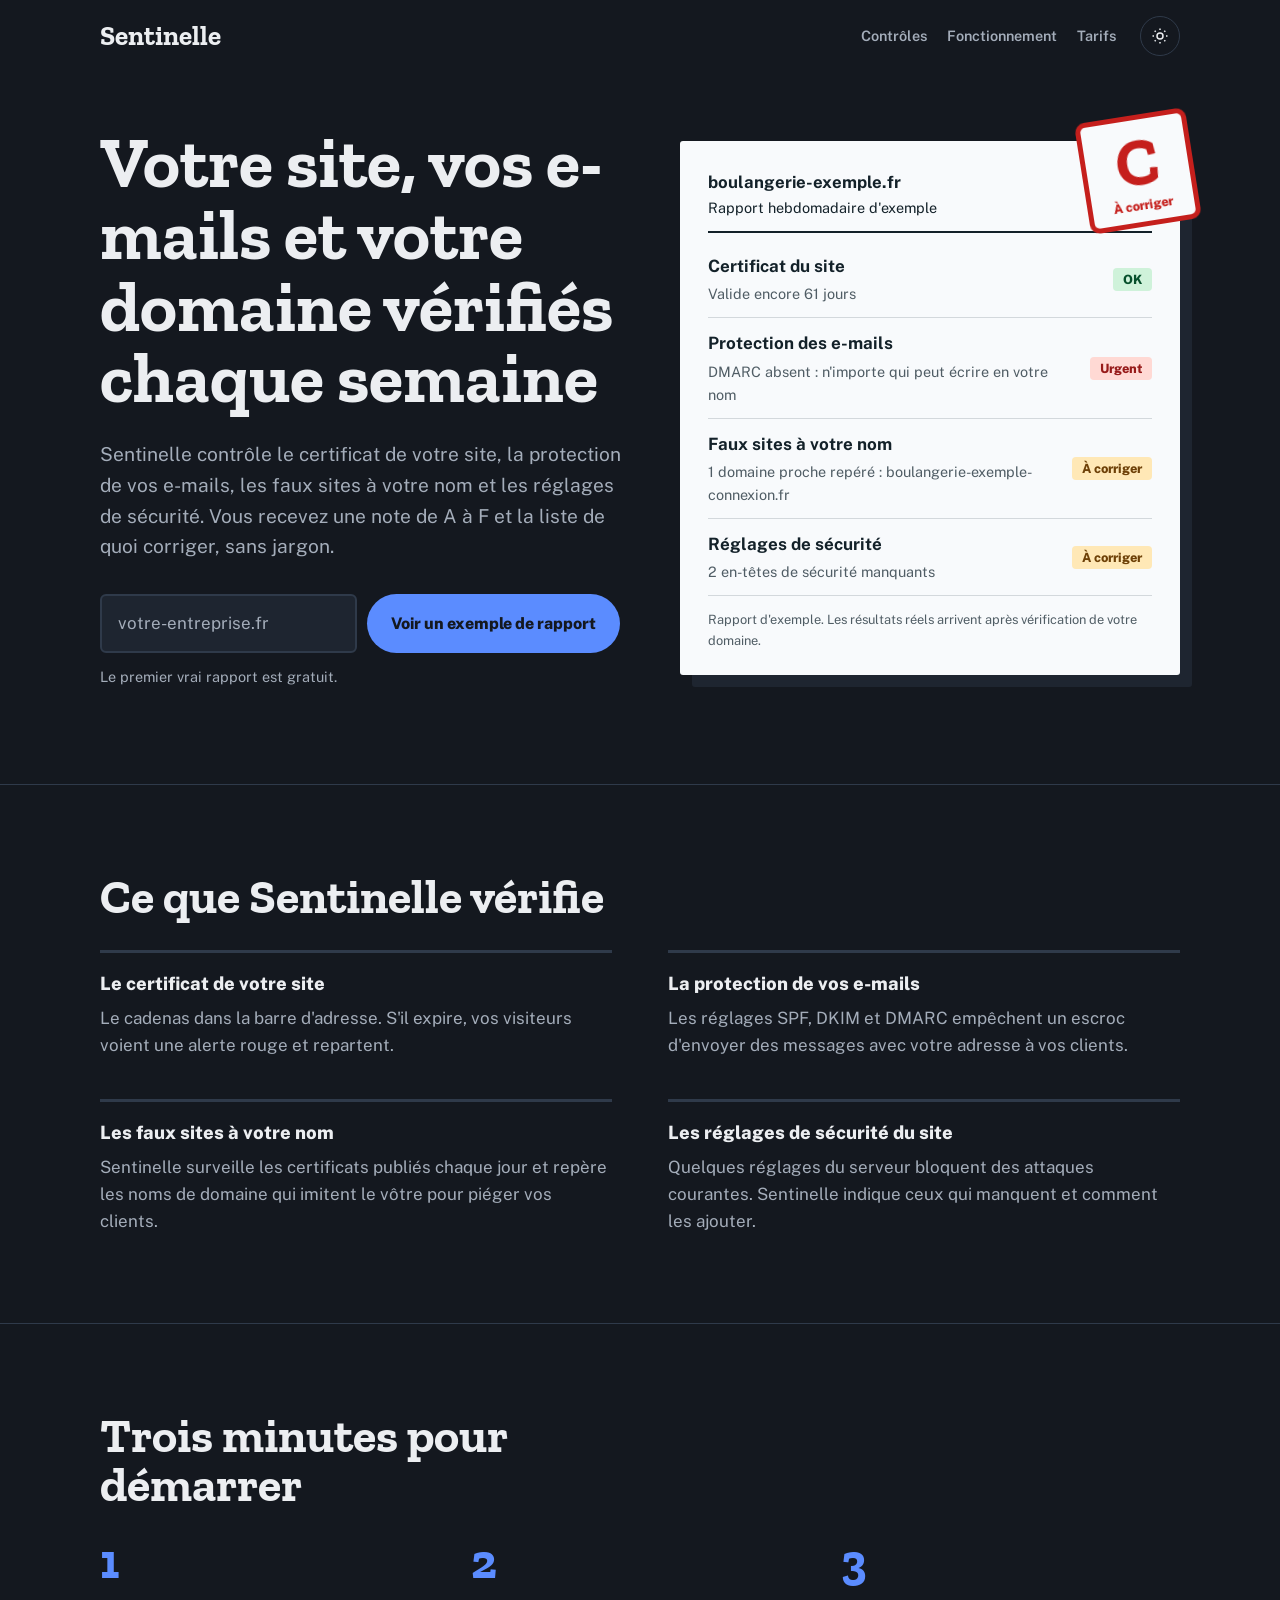
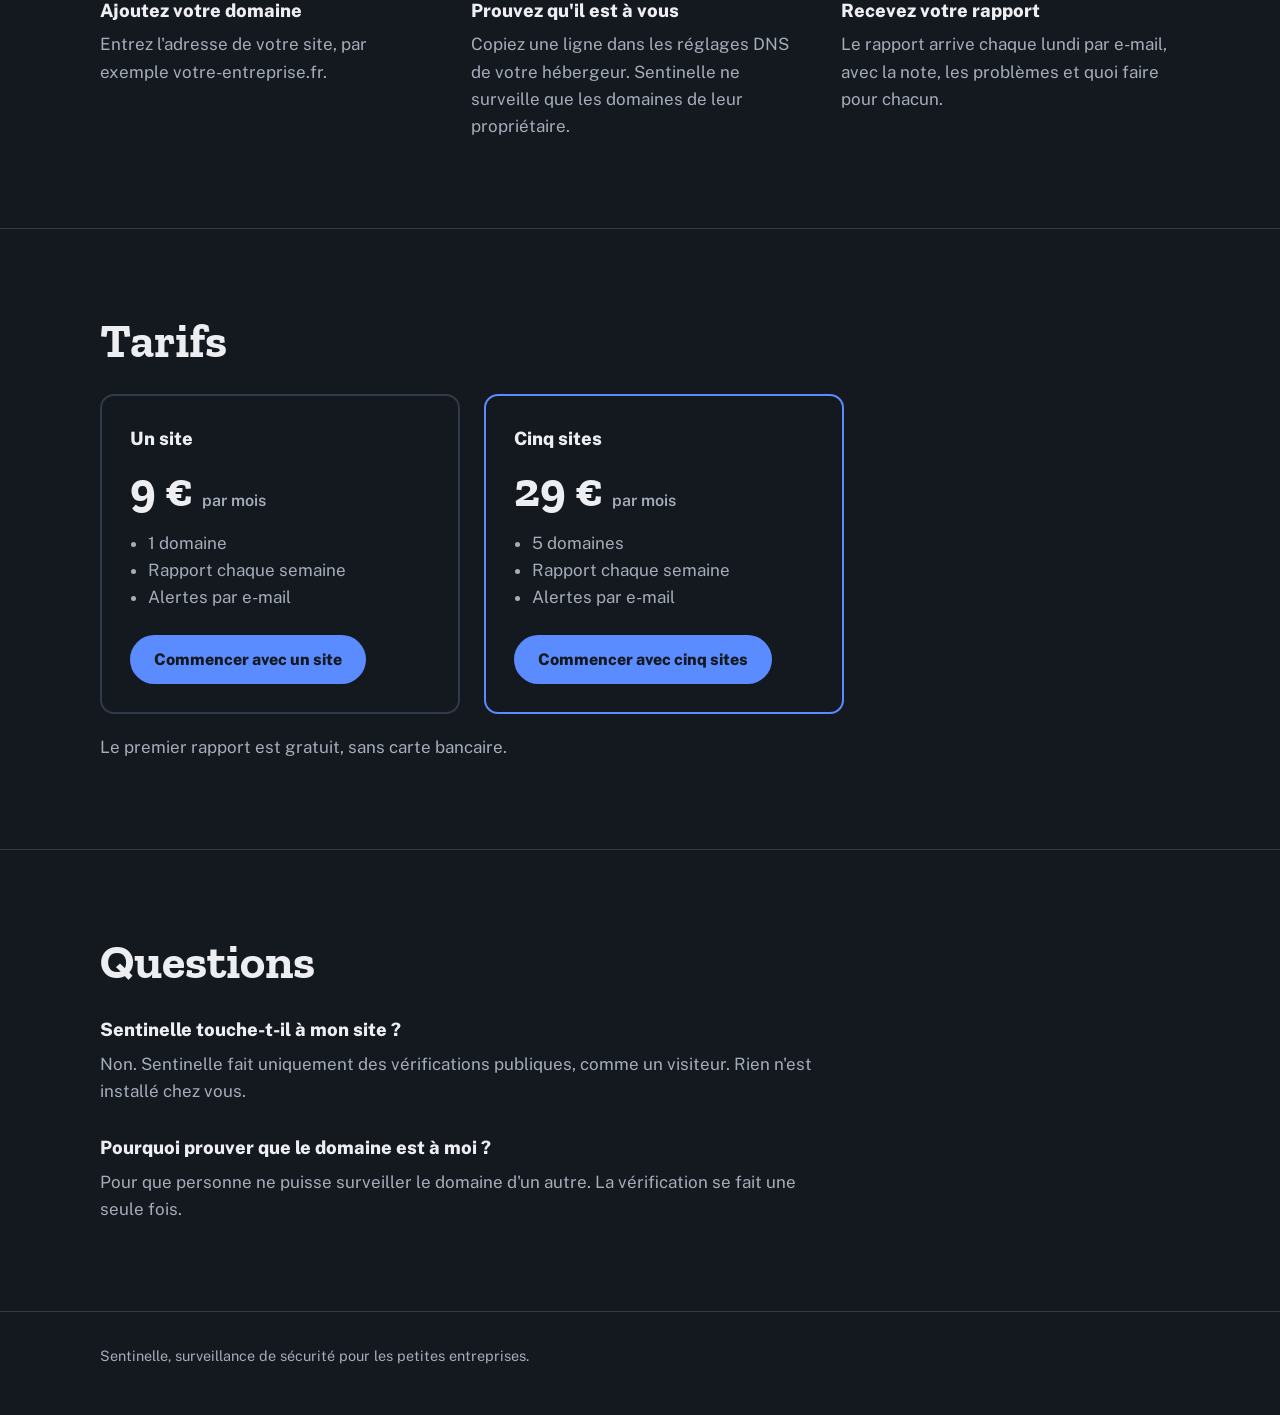
==== index.html @ e3b4a7f3 "Create index.html" ====
<!doctype html>
<html lang="fr">
<head>
<meta charset="utf-8">
<meta name="viewport" content="width=device-width,initial-scale=1">
<title>Sentinelle, sécurité du site et des e-mails des petites entreprises</title>
<script>
(function(){
  var saved = localStorage.getItem('theme');
  var p = new URLSearchParams(location.search).get('theme');
  var t = p || saved || 'base';
  if (t !== 'base') document.documentElement.dataset.theme = t;
})();
</script>
<link href="https://fonts.googleapis.com/css2?family=Zilla+Slab:wght@700&family=Public+Sans:wght@400;600;800&display=swap" rel="stylesheet">
<style>
:root{--fond:#14181F;--panneau:#1E2530;--encre:#ECEEF1;--sourd:#A4ADBA;--filet:#2F3A4A;--signal:#5B8CFF;--sur-signal:#14181F;--signal-trait:#5B8CFF;--alerte:#FF7A7A;
--t-h1:clamp(2.6rem,6vw,4.4rem);--t-h2:clamp(2rem,4.4vw,3rem);--t-h3:1.15rem;--t-corps:1.0625rem;--t-chapo:1.2rem;--t-petit:.9rem;--t-mini:.8rem;--t-tampon:4.2rem;
--r-doc:3px;--r-champ:6px;--r-bouton:999px;--r-plan:14px;--r-etat:4px;--r-tampon:10px;--ombre:12px 12px 0 var(--panneau)}
html[data-theme="clair"]{--fond:#ECEEF1;--panneau:#DDE1E7;--encre:#14181F;--sourd:#4A5361;--filet:#B9C0CA;--signal:#1F4ED8;--sur-signal:#FFFFFF;--signal-trait:#1F4ED8;--alerte:#C62828;}
.pv{--pv-papier:oklch(.985 .003 235);--pv-encre:oklch(.24 .025 235);--pv-sourd:oklch(.47 .02 235);--pv-filet:oklch(.88 .008 235);--pv-tampon:oklch(.53 .2 28);--ok-bg:oklch(.93 .05 155);--ok-fg:oklch(.38 .09 155);--mi-bg:oklch(.94 .07 85);--mi-fg:oklch(.42 .09 65);--ma-bg:oklch(.92 .05 25);--ma-fg:oklch(.44 .16 27)}
*{box-sizing:border-box;margin:0}
body{background:var(--fond);color:var(--encre);font:400 var(--t-corps)/1.6 'Public Sans',system-ui,sans-serif}
a{color:inherit}
:focus-visible{outline:3px solid var(--signal-trait);outline-offset:3px}
.l{max-width:1120px;margin:0 auto;padding:0 20px}
header .l{display:grid;grid-template-columns:auto 1fr auto;align-items:center;gap:24px;height:72px}
.logo{font:700 1.7rem/1 'Zilla Slab',serif;text-decoration:none}
nav{justify-self:end;display:flex;gap:20px;font-weight:600;font-size:var(--t-petit)}
nav a{text-decoration:none;color:var(--sourd)}nav a:hover{color:var(--encre)}
#themeToggle{background:none;border:1px solid var(--filet);color:var(--encre);width:40px;height:40px;border-radius:var(--r-bouton);display:grid;place-items:center;cursor:pointer}
h1,h2{font-family:'Zilla Slab',serif;font-weight:700;line-height:1.02}
h1{font-size:var(--t-h1);max-width:13ch}
h2{font-size:var(--t-h2);margin-bottom:28px;max-width:18ch}
h3{font-size:var(--t-h3);font-weight:800;margin-bottom:6px}
.hero{display:grid;grid-template-columns:1.05fr 1fr;gap:56px;align-items:center;padding-top:56px;padding-bottom:96px}
.chapo{font-size:var(--t-chapo);color:var(--sourd);max-width:34em;margin:24px 0 32px}
form{display:flex;flex-wrap:wrap;gap:10px;max-width:520px}
.sr{position:absolute;width:1px;height:1px;overflow:hidden;clip:rect(0 0 0 0)}
input{flex:1 1 240px;font:inherit;padding:14px 16px;border:2px solid var(--filet);border-radius:var(--r-champ);background:var(--panneau);color:var(--encre)}
input::placeholder{color:var(--sourd)}
.btn{font:800 1rem 'Public Sans',sans-serif;padding:15px 24px;border:0;border-radius:var(--r-bouton);background:var(--signal);color:var(--sur-signal);cursor:pointer;text-decoration:none;display:inline-block}
.aide{font-size:var(--t-petit);color:var(--sourd);margin-top:12px;min-height:1.5em}
.aide.err{color:var(--alerte)}
.pv{position:relative;background:var(--pv-papier);color:var(--pv-encre);border-radius:var(--r-doc);padding:28px 28px 24px;box-shadow:var(--ombre)}
.pv-tete{border-bottom:2px solid var(--pv-encre);padding:0 110px 12px 0;margin-bottom:8px;font-size:var(--t-petit)}
.pv-tete b{display:block;font-size:1.05rem}
.pv ul{list-style:none;padding:0}
.pv li{display:grid;grid-template-columns:1fr auto;gap:2px 12px;padding:12px 0;border-bottom:1px solid var(--pv-filet)}
.pv li span{font-size:var(--t-petit);color:var(--pv-sourd)}
.etat{grid-row:1/3;grid-column:2;align-self:center;font:800 var(--t-mini) 'Public Sans',sans-serif;padding:4px 10px;border-radius:var(--r-etat)}
.e-ok{background:var(--ok-bg);color:var(--ok-fg)}.e-mi{background:var(--mi-bg);color:var(--mi-fg)}.e-ma{background:var(--ma-bg);color:var(--ma-fg)}
.pv small{display:block;margin-top:14px;font-size:var(--t-mini);color:var(--pv-sourd)}
.tampon{position:absolute;right:-14px;top:-26px;width:112px;height:112px;border:5px solid var(--pv-tampon);color:var(--pv-tampon);border-radius:var(--r-tampon);display:grid;place-items:center;transform:rotate(-9deg);background:var(--pv-papier);text-align:center;line-height:1}
.tampon b{font:700 var(--t-tampon)/1 'Zilla Slab',serif;display:block}
.tampon i{font:800 var(--t-mini) 'Public Sans',sans-serif}
.pose{animation:pose .45s cubic-bezier(.2,1.4,.4,1) both}
@keyframes pose{from{opacity:0;transform:rotate(-20deg) scale(1.6)}to{opacity:1;transform:rotate(-9deg) scale(1)}}
@media (prefers-reduced-motion:reduce){.pose{animation:none}}
section{padding:88px 0;border-top:1px solid var(--filet)}
.points{display:grid;grid-template-columns:repeat(2,1fr);gap:40px 56px}
.points p,.etapes p,.faq p,.plan ul{color:var(--sourd)}
.points div{padding-top:16px;border-top:3px solid var(--filet)}
.etapes{list-style:none;padding:0;display:grid;grid-template-columns:repeat(3,1fr);gap:32px;counter-reset:e}
.etapes li{counter-increment:e}
.etapes li::before{content:counter(e);font:700 3rem/1 'Zilla Slab',serif;color:var(--signal-trait);display:block;margin-bottom:10px}
.prix{display:grid;grid-template-columns:repeat(2,minmax(0,360px));gap:24px}
.plan{border:2px solid var(--filet);border-radius:var(--r-plan);padding:28px}
.plan.fort{border-color:var(--signal-trait)}
.m{font:700 3rem/1 'Zilla Slab',serif;margin:12px 0 4px}
.m small{font:600 1rem 'Public Sans',sans-serif;color:var(--sourd)}
.plan ul{padding-left:18px;margin:16px 0 24px}
.note{margin-top:20px;color:var(--sourd)}
.faq{max-width:720px;display:grid;gap:28px}
footer{border-top:1px solid var(--filet);padding:32px 0 48px;color:var(--sourd);font-size:var(--t-petit)}
@media (max-width:860px){.hero,.points,.etapes,.prix{grid-template-columns:1fr}.hero{gap:64px;padding-top:32px;padding-bottom:72px}nav{display:none}.tampon{right:8px;top:-34px;width:96px;height:96px}.tampon b{font-size:3.4rem}section{padding:64px 0}}
</style>
</head>
<body>
<header><div class="l">
<a class="logo" href="#">Sentinelle</a>
<nav aria-label="Principale"><a href="#controles">Contrôles</a><a href="#fonctionnement">Fonctionnement</a><a href="#tarifs">Tarifs</a></nav>
<button id="themeToggle" type="button"></button>
</div></header>

<main>
<div class="l hero">
<div>
<h1>Votre site, vos e-mails et votre domaine vérifiés chaque semaine</h1>
<p class="chapo">Sentinelle contrôle le certificat de votre site, la protection de vos e-mails, les faux sites à votre nom et les réglages de sécurité. Vous recevez une note de A à F et la liste de quoi corriger, sans jargon.</p>
<form id="f" novalidate>
<label class="sr" for="d">Votre nom de domaine</label>
<input id="d" placeholder="votre-entreprise.fr" autocomplete="url" inputmode="url">
<button class="btn" type="submit">Voir un exemple de rapport</button>
</form>
<p class="aide" id="aide" aria-live="polite">Le premier vrai rapport est gratuit.</p>
</div>
<article class="pv" aria-label="Exemple de rapport">
<div class="tampon pose" id="tp"><div><b>C</b><i>À corriger</i></div></div>
<div class="pv-tete"><b id="dom">boulangerie-exemple.fr</b>Rapport hebdomadaire d'exemple</div>
<ul>
<li><strong>Certificat du site</strong><span>Valide encore 61 jours</span><em class="etat e-ok">OK</em></li>
<li><strong>Protection des e-mails</strong><span>DMARC absent : n'importe qui peut écrire en votre nom</span><em class="etat e-ma">Urgent</em></li>
<li><strong>Faux sites à votre nom</strong><span id="faux">1 domaine proche repéré : boulangerie-exemple-connexion.fr</span><em class="etat e-mi">À corriger</em></li>
<li><strong>Réglages de sécurité</strong><span>2 en-têtes de sécurité manquants</span><em class="etat e-mi">À corriger</em></li>
</ul>
<small>Rapport d'exemple. Les résultats réels arrivent après vérification de votre domaine.</small>
</article>
</div>

<section id="controles"><div class="l">
<h2>Ce que Sentinelle vérifie</h2>
<div class="points">
<div><h3>Le certificat de votre site</h3><p>Le cadenas dans la barre d'adresse. S'il expire, vos visiteurs voient une alerte rouge et repartent.</p></div>
<div><h3>La protection de vos e-mails</h3><p>Les réglages SPF, DKIM et DMARC empêchent un escroc d'envoyer des messages avec votre adresse à vos clients.</p></div>
<div><h3>Les faux sites à votre nom</h3><p>Sentinelle surveille les certificats publiés chaque jour et repère les noms de domaine qui imitent le vôtre pour piéger vos clients.</p></div>
<div><h3>Les réglages de sécurité du site</h3><p>Quelques réglages du serveur bloquent des attaques courantes. Sentinelle indique ceux qui manquent et comment les ajouter.</p></div>
</div>
</div></section>

<section id="fonctionnement"><div class="l">
<h2>Trois minutes pour démarrer</h2>
<ol class="etapes">
<li><h3>Ajoutez votre domaine</h3><p>Entrez l'adresse de votre site, par exemple votre-entreprise.fr.</p></li>
<li><h3>Prouvez qu'il est à vous</h3><p>Copiez une ligne dans les réglages DNS de votre hébergeur. Sentinelle ne surveille que les domaines de leur propriétaire.</p></li>
<li><h3>Recevez votre rapport</h3><p>Le rapport arrive chaque lundi par e-mail, avec la note, les problèmes et quoi faire pour chacun.</p></li>
</ol>
</div></section>

<section id="tarifs"><div class="l">
<h2>Tarifs</h2>
<div class="prix">
<div class="plan"><h3>Un site</h3><p class="m">9 € <small>par mois</small></p><ul><li>1 domaine</li><li>Rapport chaque semaine</li><li>Alertes par e-mail</li></ul><a class="btn" href="#f">Commencer avec un site</a></div>
<div class="plan fort"><h3>Cinq sites</h3><p class="m">29 € <small>par mois</small></p><ul><li>5 domaines</li><li>Rapport chaque semaine</li><li>Alertes par e-mail</li></ul><a class="btn" href="#f">Commencer avec cinq sites</a></div>
</div>
<p class="note">Le premier rapport est gratuit, sans carte bancaire.</p>
</div></section>

<section><div class="l">
<h2>Questions</h2>
<div class="faq">
<div><h3>Sentinelle touche-t-il à mon site ?</h3><p>Non. Sentinelle fait uniquement des vérifications publiques, comme un visiteur. Rien n'est installé chez vous.</p></div>
<div><h3>Pourquoi prouver que le domaine est à moi ?</h3><p>Pour que personne ne puisse surveiller le domaine d'un autre. La vérification se fait une seule fois.</p></div>
</div>
</div></section>
</main>

<footer><div class="l">Sentinelle, surveillance de sécurité pour les petites entreprises.</div></footer>

<script>
var SUN='<svg viewBox="0 0 24 24" width="18" height="18" fill="none" stroke="currentColor" stroke-width="2"><circle cx="12" cy="12" r="4"/><path d="M12 2v2M12 20v2M2 12h2M20 12h2M4.9 4.9l1.4 1.4M17.7 17.7l1.4 1.4M4.9 19.1l1.4-1.4M17.7 6.3l1.4-1.4"/></svg>';
var MOON='<svg viewBox="0 0 24 24" width="18" height="18" fill="none" stroke="currentColor" stroke-width="2"><path d="M21 12.8A9 9 0 1 1 11.2 3a7 7 0 0 0 9.8 9.8z"/></svg>';

function updateToggle(theme) {
  var btn = document.getElementById('themeToggle');
  var isClair = theme === 'clair';
  btn.innerHTML = isClair ? MOON : SUN;
  btn.setAttribute('aria-pressed', String(isClair));
  btn.setAttribute('aria-label', isClair ? 'Passer en mode sombre' : 'Passer en mode clair');
}

function setTheme(theme) {
  if (theme && theme !== 'base') {
    document.documentElement.dataset.theme = theme;
  } else {
    delete document.documentElement.dataset.theme;
  }
  localStorage.setItem('theme', theme);
  updateToggle(theme);
}

document.getElementById('themeToggle').addEventListener('click', function(){
  var current = document.documentElement.dataset.theme || 'base';
  setTheme(current === 'base' ? 'clair' : 'base');
});

updateToggle(document.documentElement.dataset.theme || 'base');

(function(){
var f=document.getElementById('f'),d=document.getElementById('d'),a=document.getElementById('aide'),tp=document.getElementById('tp');
f.onsubmit=function(e){e.preventDefault();
var v=d.value.trim().toLowerCase().replace(/^https?:\/\//,'').replace(/^www\./,'').split('/')[0];
if(!/^[a-z0-9-]+(\.[a-z0-9-]+)+$/.test(v)){a.textContent='Entrez un nom de domaine, par exemple votre-entreprise.fr.';a.className='aide err';d.focus();return}
var p=v.split('.'),t=p.pop();
document.getElementById('dom').textContent=v;
document.getElementById('faux').textContent='1 domaine proche repéré : '+p.join('.')+'-connexion.'+t;
a.textContent='Voici à quoi ressemblera le rapport de '+v+'. Les résultats affichés sont un exemple.';a.className='aide';
tp.classList.remove('pose');void tp.offsetWidth;tp.classList.add('pose');
document.querySelector('.pv').scrollIntoView({behavior:matchMedia('(prefers-reduced-motion:reduce)').matches?'auto':'smooth',block:'center'})};
})();
</script>
</body>
</html>
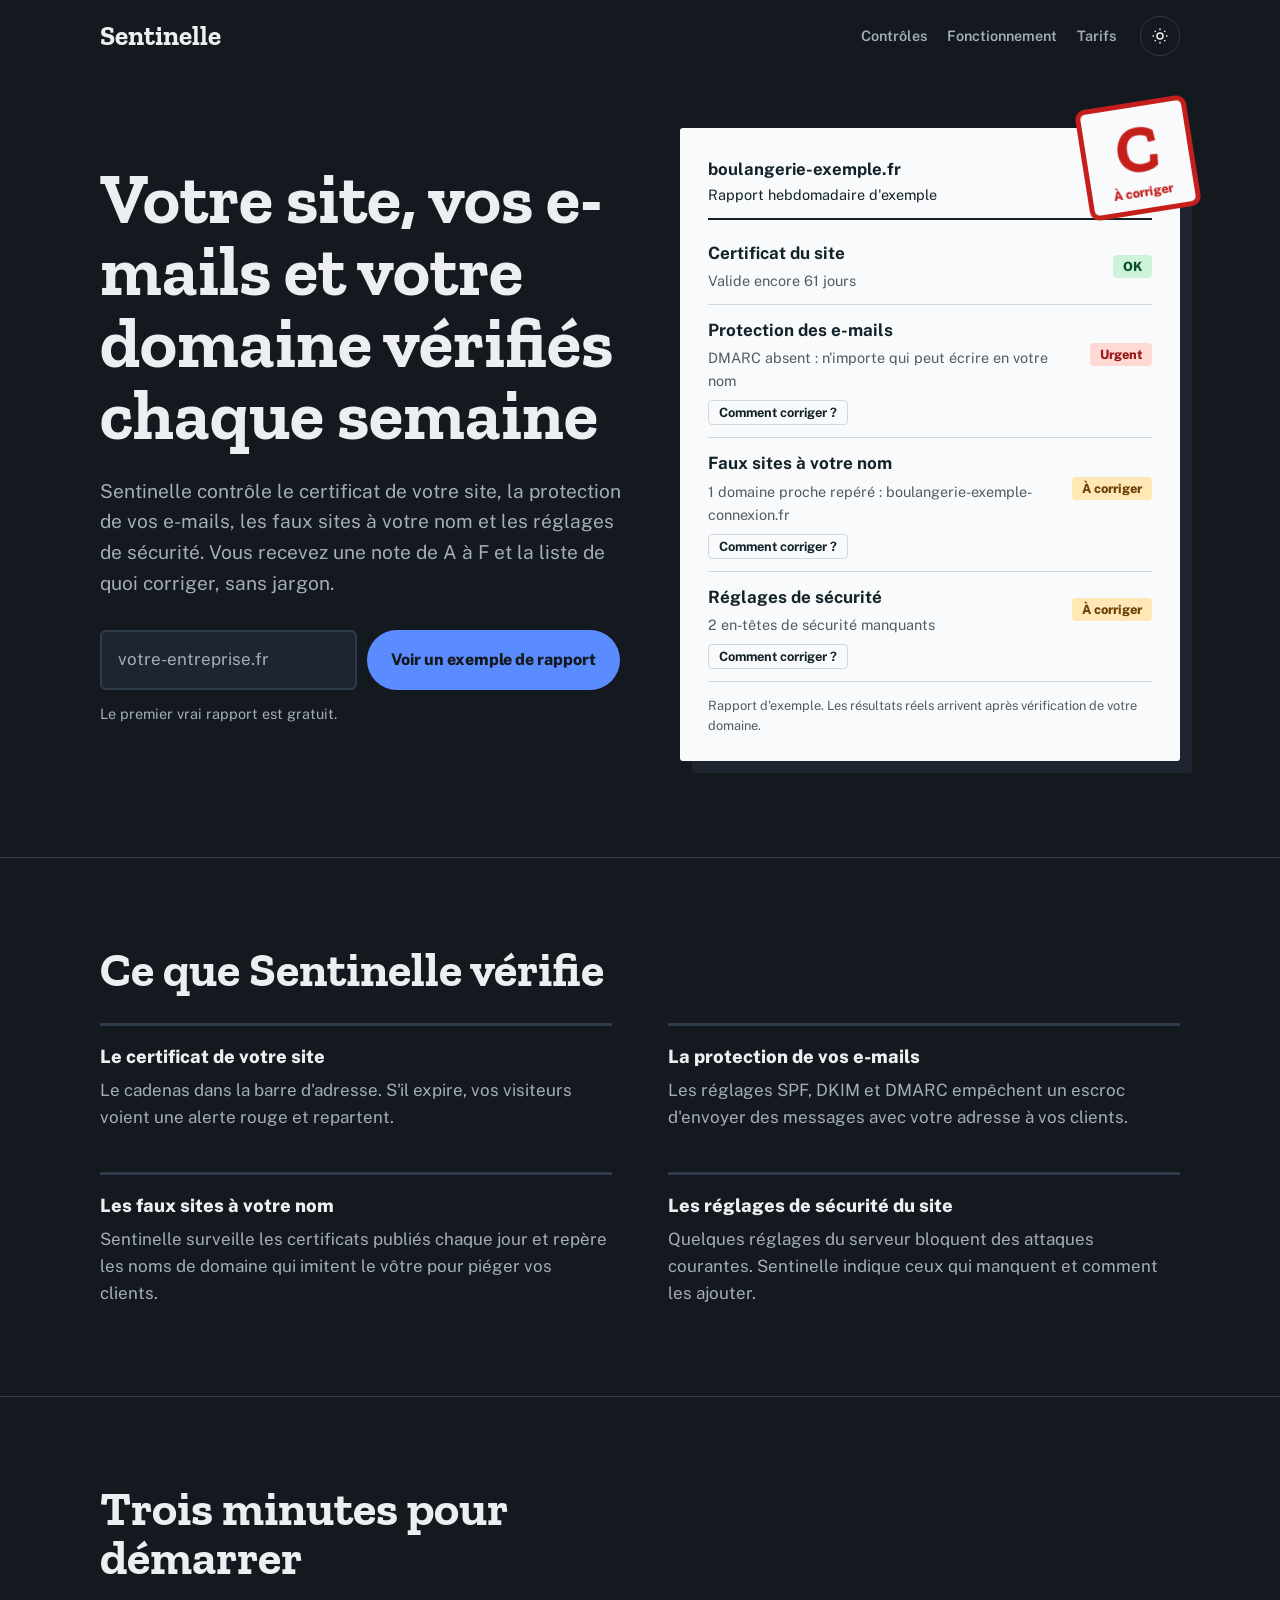
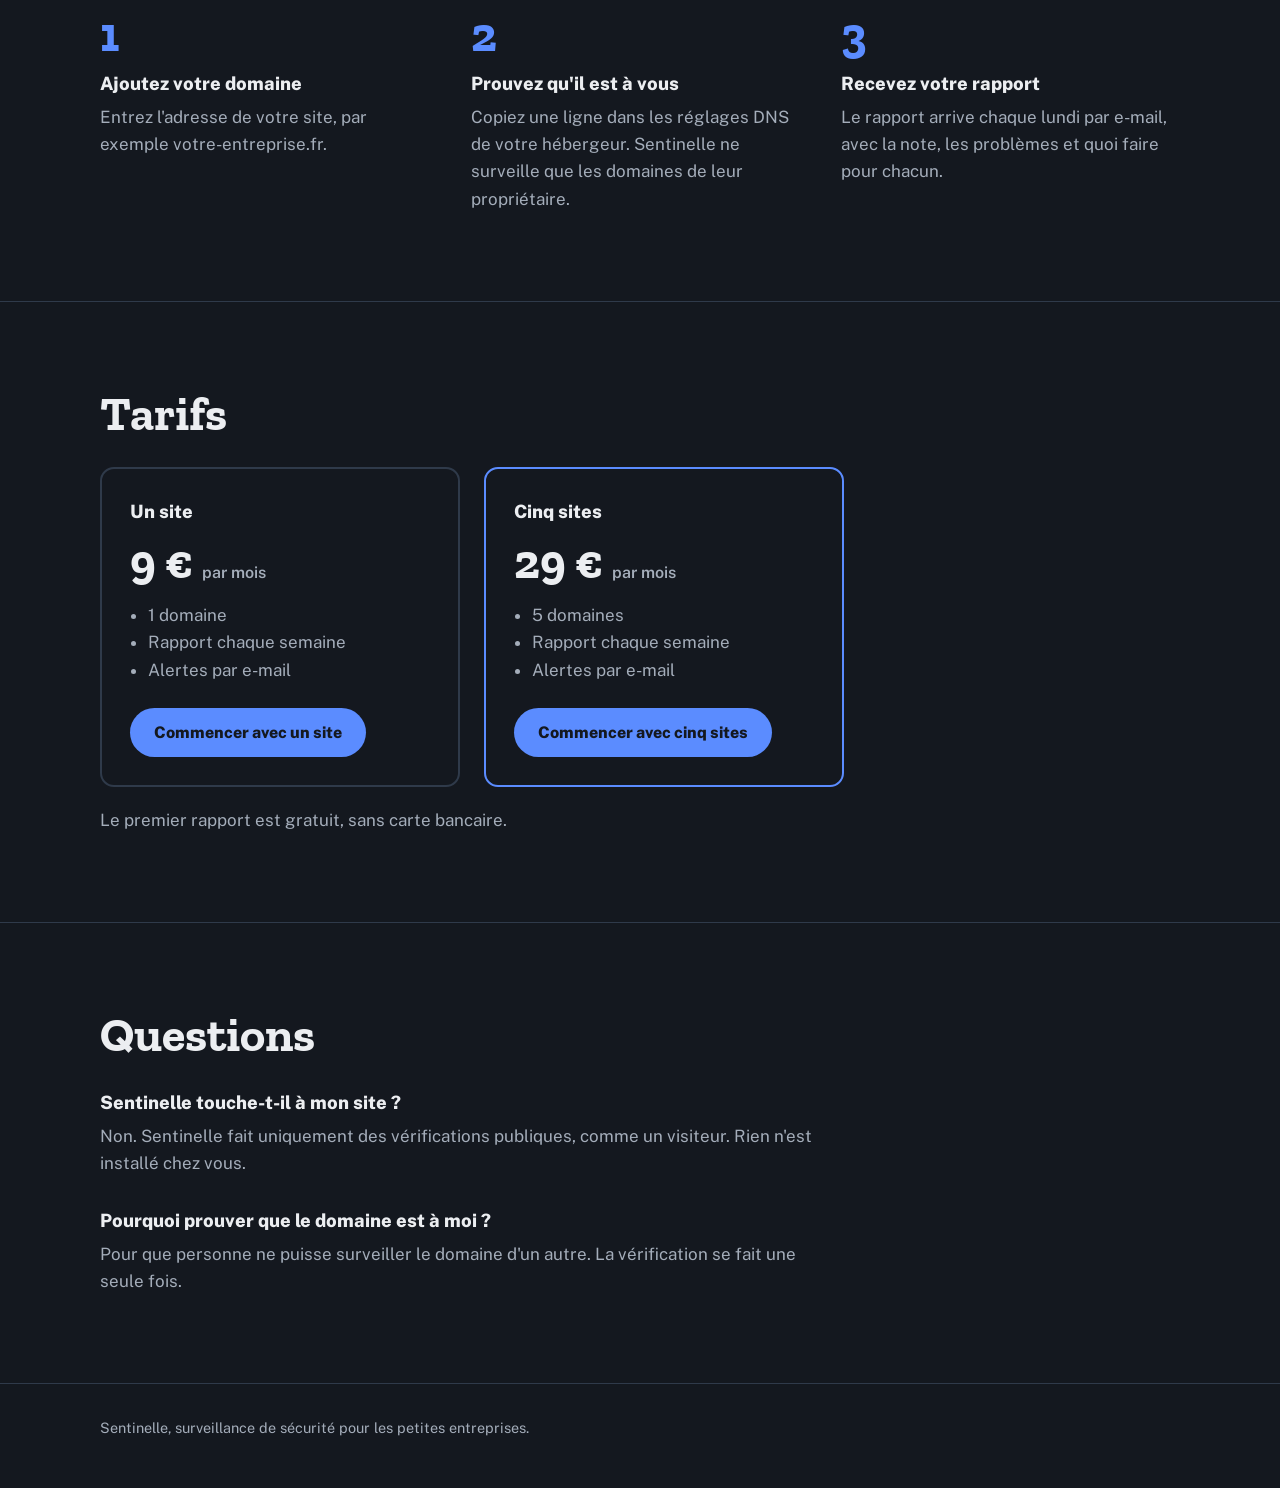
==== commit c4f4b5d6: "feat: IA Groq gratuite via route serveur /api Co-Authored-By: Claude Opus 5.5 <noreply@anthropic.com" ====
--- a/index.html
+++ b/index.html
@@ -50,6 +50,8 @@
 .pv li span{font-size:var(--t-petit);color:var(--pv-sourd)}
 .etat{grid-row:1/3;grid-column:2;align-self:center;font:800 var(--t-mini) 'Public Sans',sans-serif;padding:4px 10px;border-radius:var(--r-etat)}
 .e-ok{background:var(--ok-bg);color:var(--ok-fg)}.e-mi{background:var(--mi-bg);color:var(--mi-fg)}.e-ma{background:var(--ma-bg);color:var(--ma-fg)}
+.pv .gc{grid-column:1;justify-self:start;margin-top:6px;font:700 var(--t-mini) 'Public Sans',sans-serif;background:none;border:1px solid var(--pv-filet);color:var(--pv-encre);border-radius:var(--r-etat);padding:4px 10px;cursor:pointer}
+.pv .cs{grid-column:1/-1;font-size:var(--t-petit);color:var(--pv-encre);white-space:pre-line;border-left:3px solid var(--pv-tampon);padding:4px 0 4px 10px;margin-top:6px}
 .pv small{display:block;margin-top:14px;font-size:var(--t-mini);color:var(--pv-sourd)}
 .tampon{position:absolute;right:-14px;top:-26px;width:112px;height:112px;border:5px solid var(--pv-tampon);color:var(--pv-tampon);border-radius:var(--r-tampon);display:grid;place-items:center;transform:rotate(-9deg);background:var(--pv-papier);text-align:center;line-height:1}
 .tampon b{font:700 var(--t-tampon)/1 'Zilla Slab',serif;display:block}
@@ -100,9 +102,9 @@
 <div class="pv-tete"><b id="dom">boulangerie-exemple.fr</b>Rapport hebdomadaire d'exemple</div>
 <ul>
 <li><strong>Certificat du site</strong><span>Valide encore 61 jours</span><em class="etat e-ok">OK</em></li>
-<li><strong>Protection des e-mails</strong><span>DMARC absent : n'importe qui peut écrire en votre nom</span><em class="etat e-ma">Urgent</em></li>
-<li><strong>Faux sites à votre nom</strong><span id="faux">1 domaine proche repéré : boulangerie-exemple-connexion.fr</span><em class="etat e-mi">À corriger</em></li>
-<li><strong>Réglages de sécurité</strong><span>2 en-têtes de sécurité manquants</span><em class="etat e-mi">À corriger</em></li>
+<li data-type="dmarc"><strong>Protection des e-mails</strong><span>DMARC absent : n'importe qui peut écrire en votre nom</span><em class="etat e-ma">Urgent</em><button class="gc" type="button">Comment corriger ?</button></li>
+<li data-type="faux"><strong>Faux sites à votre nom</strong><span id="faux">1 domaine proche repéré : boulangerie-exemple-connexion.fr</span><em class="etat e-mi">À corriger</em><button class="gc" type="button">Comment corriger ?</button></li>
+<li data-type="entetes"><strong>Réglages de sécurité</strong><span>2 en-têtes de sécurité manquants</span><em class="etat e-mi">À corriger</em><button class="gc" type="button">Comment corriger ?</button></li>
 </ul>
 <small>Rapport d'exemple. Les résultats réels arrivent après vérification de votre domaine.</small>
 </article>
@@ -186,8 +188,18 @@
 document.getElementById('faux').textContent='1 domaine proche repéré : '+p.join('.')+'-connexion.'+t;
 a.textContent='Voici à quoi ressemblera le rapport de '+v+'. Les résultats affichés sont un exemple.';a.className='aide';
 tp.classList.remove('pose');void tp.offsetWidth;tp.classList.add('pose');
+document.querySelectorAll('.pv .cs').forEach(function(c){c.remove()});
 document.querySelector('.pv').scrollIntoView({behavior:matchMedia('(prefers-reduced-motion:reduce)').matches?'auto':'smooth',block:'center'})};
 })();
+
+document.querySelector('.pv ul').addEventListener('click',function(e){
+var b=e.target.closest('.gc');if(!b)return;var li=b.closest('li'),o=li.querySelector('.cs');
+if(!o){o=document.createElement('p');o.className='cs';o.setAttribute('aria-live','polite');li.appendChild(o)}
+b.disabled=true;o.textContent='Préparation du conseil…';
+fetch('/api/conseil',{method:'POST',headers:{'Content-Type':'application/json'},body:JSON.stringify({type:li.dataset.type,domaine:document.getElementById('dom').textContent})})
+.then(function(r){return r.json()}).then(function(d){o.textContent=d.conseil||d.error||'Erreur'})
+.catch(function(){o.textContent='Service indisponible.'}).finally(function(){b.disabled=false});
+});
 </script>
 </body>
 </html>
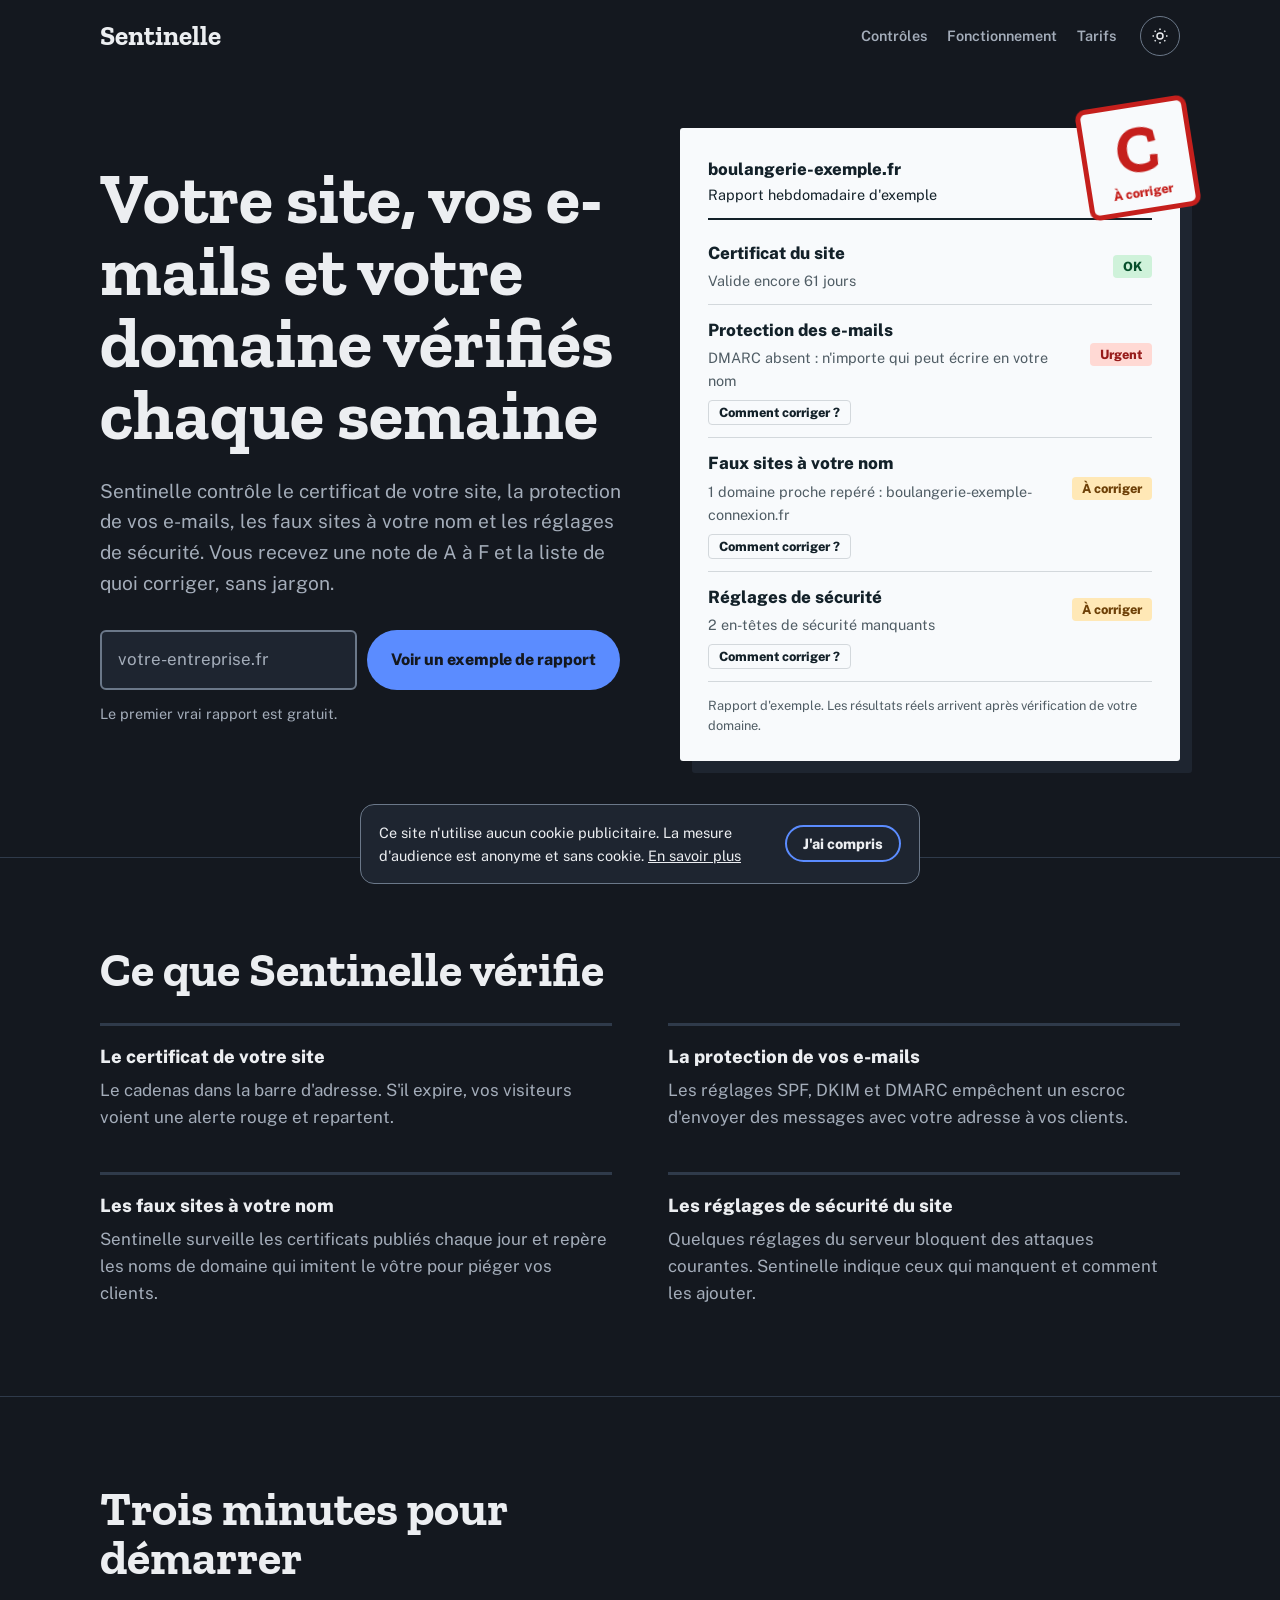
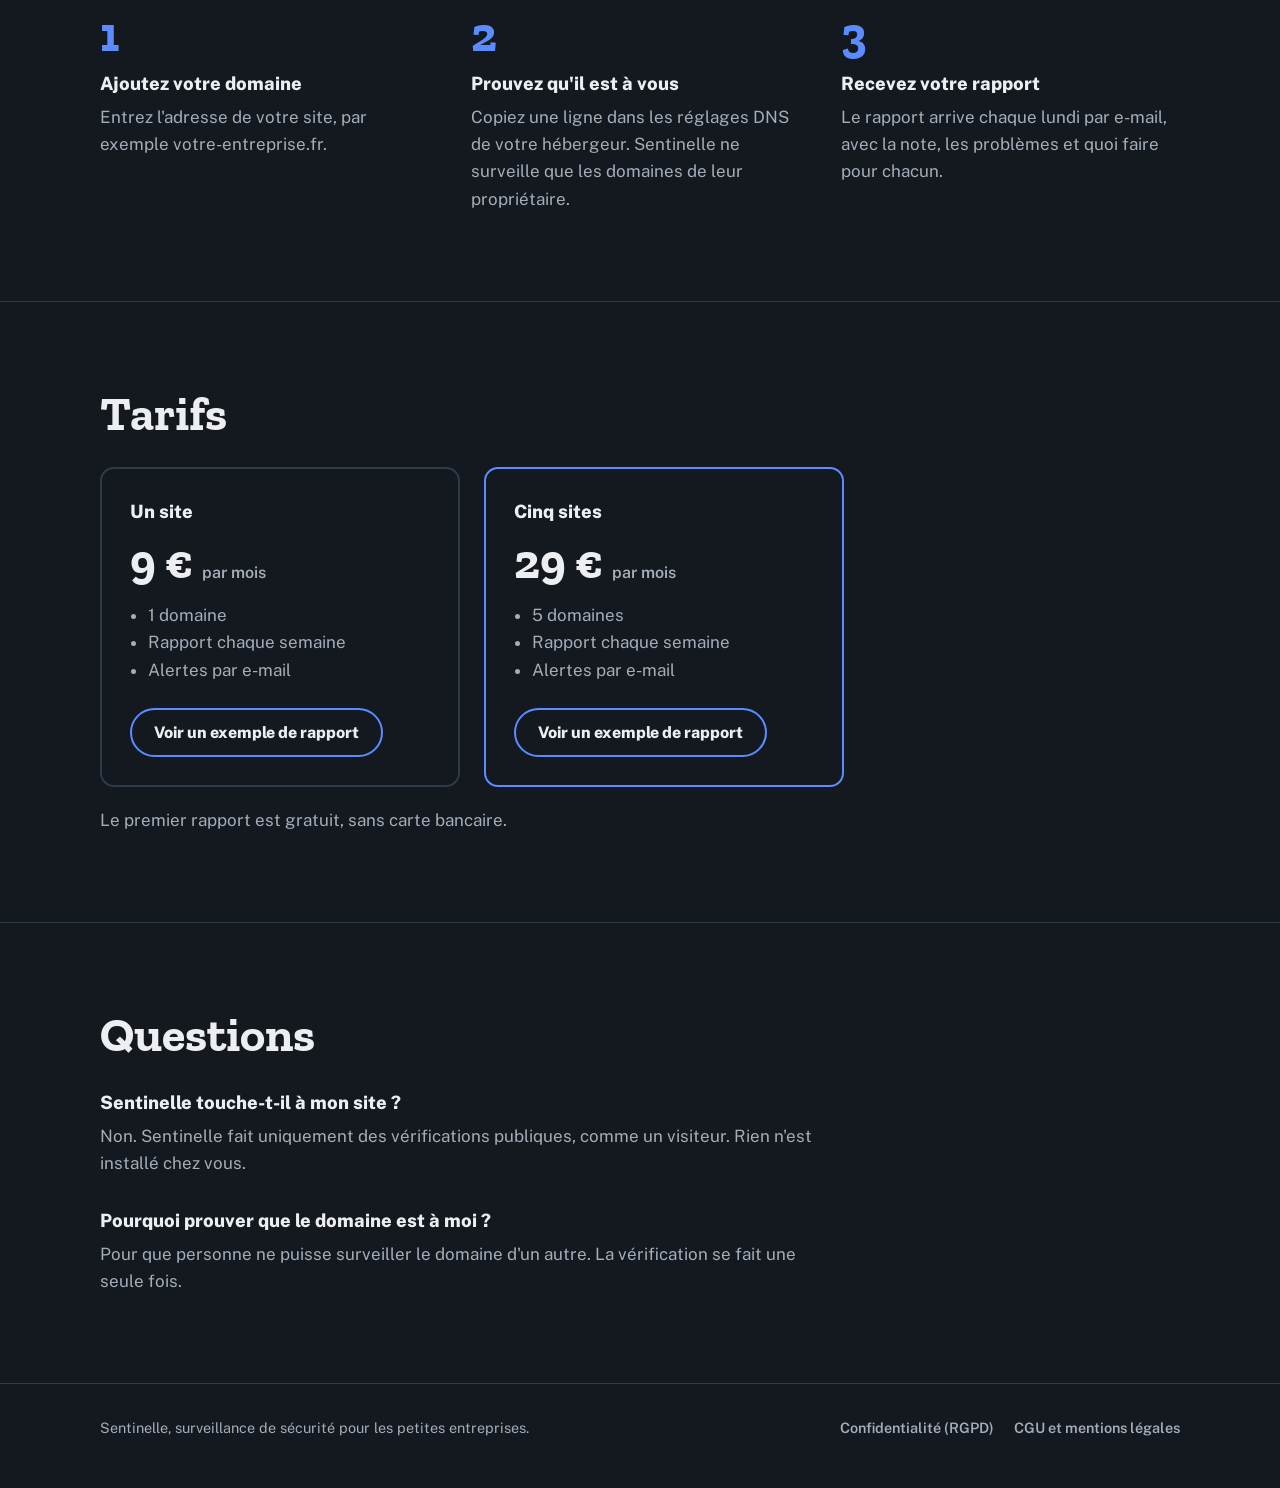
==== commit d9a8bb0a: "feat: checklist 20 points avant lancement Co-Authored-By: Claude Opus 5.5 <noreply@anthropic.com> Cl" ====
--- a/index.html
+++ b/index.html
@@ -4,6 +4,25 @@
 <meta charset="utf-8">
 <meta name="viewport" content="width=device-width,initial-scale=1">
 <title>Sentinelle, sécurité du site et des e-mails des petites entreprises</title>
+<meta name="description" content="Sentinelle vérifie chaque semaine le certificat, les e-mails, les faux sites et les réglages de sécurité de votre petite entreprise. Note de A à F, sans jargon.">
+<link rel="canonical" href="https://sentinelle-plum.vercel.app/">
+<meta name="theme-color" content="#14181F">
+<meta property="og:type" content="website">
+<meta property="og:locale" content="fr_FR">
+<meta property="og:site_name" content="Sentinelle">
+<meta property="og:title" content="Sentinelle, votre site et vos e-mails vérifiés chaque semaine">
+<meta property="og:description" content="Une note de A à F et la liste de quoi corriger, sans jargon. Premier rapport gratuit.">
+<meta property="og:url" content="https://sentinelle-plum.vercel.app/">
+<meta property="og:image" content="https://sentinelle-plum.vercel.app/og-image.png">
+<meta property="og:image:width" content="1200">
+<meta property="og:image:height" content="630">
+<meta property="og:image:alt" content="Exemple de rapport Sentinelle avec la note C et quatre contrôles">
+<meta name="twitter:card" content="summary_large_image">
+<link rel="icon" href="/favicon.ico" sizes="48x48">
+<link rel="icon" href="/favicon.svg" type="image/svg+xml">
+<link rel="apple-touch-icon" href="/apple-touch-icon.png">
+<link rel="preload" href="/fonts/public-sans-latin-400-normal.woff2" as="font" type="font/woff2" crossorigin>
+<link rel="preload" href="/fonts/zilla-slab-latin-700-normal.woff2" as="font" type="font/woff2" crossorigin>
 <script>
 (function(){
   var saved = localStorage.getItem('theme');
@@ -12,12 +31,15 @@
   if (t !== 'base') document.documentElement.dataset.theme = t;
 })();
 </script>
-<link href="https://fonts.googleapis.com/css2?family=Zilla+Slab:wght@700&family=Public+Sans:wght@400;600;800&display=swap" rel="stylesheet">
 <style>
-:root{--fond:#14181F;--panneau:#1E2530;--encre:#ECEEF1;--sourd:#A4ADBA;--filet:#2F3A4A;--signal:#5B8CFF;--sur-signal:#14181F;--signal-trait:#5B8CFF;--alerte:#FF7A7A;
+@font-face{font-family:'Zilla Slab';src:url(/fonts/zilla-slab-latin-700-normal.woff2) format('woff2');font-weight:700;font-display:swap}
+@font-face{font-family:'Public Sans';src:url(/fonts/public-sans-latin-400-normal.woff2) format('woff2');font-weight:400;font-display:swap}
+@font-face{font-family:'Public Sans';src:url(/fonts/public-sans-latin-600-normal.woff2) format('woff2');font-weight:600;font-display:swap}
+@font-face{font-family:'Public Sans';src:url(/fonts/public-sans-latin-800-normal.woff2) format('woff2');font-weight:800;font-display:swap}
+:root{--fond:#14181F;--panneau:#1E2530;--encre:#ECEEF1;--sourd:#A4ADBA;--filet:#2F3A4A;--signal:#5B8CFF;--sur-signal:#14181F;--signal-trait:#5B8CFF;--alerte:#FF7A7A;--trait-champ:#6B7889;
 --t-h1:clamp(2.6rem,6vw,4.4rem);--t-h2:clamp(2rem,4.4vw,3rem);--t-h3:1.15rem;--t-corps:1.0625rem;--t-chapo:1.2rem;--t-petit:.9rem;--t-mini:.8rem;--t-tampon:4.2rem;
 --r-doc:3px;--r-champ:6px;--r-bouton:999px;--r-plan:14px;--r-etat:4px;--r-tampon:10px;--ombre:12px 12px 0 var(--panneau)}
-html[data-theme="clair"]{--fond:#ECEEF1;--panneau:#DDE1E7;--encre:#14181F;--sourd:#4A5361;--filet:#B9C0CA;--signal:#1F4ED8;--sur-signal:#FFFFFF;--signal-trait:#1F4ED8;--alerte:#C62828;}
+html[data-theme="clair"]{--fond:#ECEEF1;--panneau:#DDE1E7;--encre:#14181F;--sourd:#4A5361;--filet:#B9C0CA;--signal:#1F4ED8;--sur-signal:#FFFFFF;--signal-trait:#1F4ED8;--alerte:#C62828;--trait-champ:#737D8C;}
 .pv{--pv-papier:oklch(.985 .003 235);--pv-encre:oklch(.24 .025 235);--pv-sourd:oklch(.47 .02 235);--pv-filet:oklch(.88 .008 235);--pv-tampon:oklch(.53 .2 28);--ok-bg:oklch(.93 .05 155);--ok-fg:oklch(.38 .09 155);--mi-bg:oklch(.94 .07 85);--mi-fg:oklch(.42 .09 65);--ma-bg:oklch(.92 .05 25);--ma-fg:oklch(.44 .16 27)}
 *{box-sizing:border-box;margin:0}
 body{background:var(--fond);color:var(--encre);font:400 var(--t-corps)/1.6 'Public Sans',system-ui,sans-serif}
@@ -28,7 +50,7 @@
 .logo{font:700 1.7rem/1 'Zilla Slab',serif;text-decoration:none}
 nav{justify-self:end;display:flex;gap:20px;font-weight:600;font-size:var(--t-petit)}
 nav a{text-decoration:none;color:var(--sourd)}nav a:hover{color:var(--encre)}
-#themeToggle{background:none;border:1px solid var(--filet);color:var(--encre);width:40px;height:40px;border-radius:var(--r-bouton);display:grid;place-items:center;cursor:pointer}
+#themeToggle{background:none;border:1px solid var(--trait-champ);color:var(--encre);width:40px;height:40px;border-radius:var(--r-bouton);display:grid;place-items:center;cursor:pointer}
 h1,h2{font-family:'Zilla Slab',serif;font-weight:700;line-height:1.02}
 h1{font-size:var(--t-h1);max-width:13ch}
 h2{font-size:var(--t-h2);margin-bottom:28px;max-width:18ch}
@@ -37,11 +59,14 @@
 .chapo{font-size:var(--t-chapo);color:var(--sourd);max-width:34em;margin:24px 0 32px}
 form{display:flex;flex-wrap:wrap;gap:10px;max-width:520px}
 .sr{position:absolute;width:1px;height:1px;overflow:hidden;clip:rect(0 0 0 0)}
-input{flex:1 1 240px;font:inherit;padding:14px 16px;border:2px solid var(--filet);border-radius:var(--r-champ);background:var(--panneau);color:var(--encre)}
+input{flex:1 1 240px;font:inherit;padding:14px 16px;border:2px solid var(--trait-champ);border-radius:var(--r-champ);background:var(--panneau);color:var(--encre)}
 input::placeholder{color:var(--sourd)}
+input[aria-invalid="true"]{border-color:var(--alerte)}
 .btn{font:800 1rem 'Public Sans',sans-serif;padding:15px 24px;border:0;border-radius:var(--r-bouton);background:var(--signal);color:var(--sur-signal);cursor:pointer;text-decoration:none;display:inline-block}
 .aide{font-size:var(--t-petit);color:var(--sourd);margin-top:12px;min-height:1.5em}
 .aide.err{color:var(--alerte)}
+.btn-2{font:800 1rem 'Public Sans',sans-serif;padding:13px 22px;border:2px solid var(--signal-trait);border-radius:var(--r-bouton);color:var(--encre);text-decoration:none;display:inline-block}
+.btn-2:hover{background:var(--panneau)}
 .pv{position:relative;background:var(--pv-papier);color:var(--pv-encre);border-radius:var(--r-doc);padding:28px 28px 24px;box-shadow:var(--ombre)}
 .pv-tete{border-bottom:2px solid var(--pv-encre);padding:0 110px 12px 0;margin-bottom:8px;font-size:var(--t-petit)}
 .pv-tete b{display:block;font-size:1.05rem}
@@ -75,14 +100,19 @@
 .note{margin-top:20px;color:var(--sourd)}
 .faq{max-width:720px;display:grid;gap:28px}
 footer{border-top:1px solid var(--filet);padding:32px 0 48px;color:var(--sourd);font-size:var(--t-petit)}
-@media (max-width:860px){.hero,.points,.etapes,.prix{grid-template-columns:1fr}.hero{gap:64px;padding-top:32px;padding-bottom:72px}nav{display:none}.tampon{right:8px;top:-34px;width:96px;height:96px}.tampon b{font-size:3.4rem}section{padding:64px 0}}
+footer .l{display:flex;flex-wrap:wrap;justify-content:space-between;gap:12px 24px}
+footer nav{display:flex;flex-wrap:wrap;gap:8px 20px;justify-self:auto}
+.cookies{position:fixed;left:16px;right:16px;bottom:16px;max-width:560px;margin:0 auto;background:var(--panneau);color:var(--encre);border:1px solid var(--trait-champ);border-radius:var(--r-plan);padding:16px 18px;display:flex;flex-wrap:wrap;align-items:center;gap:12px 16px;font-size:var(--t-petit);z-index:10}
+.cookies p{flex:1 1 260px}
+.cookies .btn-2{padding:8px 16px;font-size:.9rem;background:none;cursor:pointer}
+@media (max-width:860px){.hero,.points,.etapes,.prix{grid-template-columns:1fr}.hero{gap:64px;padding-top:32px;padding-bottom:72px}header nav{display:none}.tampon{right:8px;top:-34px;width:96px;height:96px}.tampon b{font-size:3.4rem}section{padding:64px 0}}
 </style>
 </head>
 <body>
 <header><div class="l">
 <a class="logo" href="#">Sentinelle</a>
 <nav aria-label="Principale"><a href="#controles">Contrôles</a><a href="#fonctionnement">Fonctionnement</a><a href="#tarifs">Tarifs</a></nav>
-<button id="themeToggle" type="button"></button>
+<button id="themeToggle" type="button" aria-label="Changer de thème"></button>
 </div></header>
 
 <main>
@@ -92,7 +122,7 @@
 <p class="chapo">Sentinelle contrôle le certificat de votre site, la protection de vos e-mails, les faux sites à votre nom et les réglages de sécurité. Vous recevez une note de A à F et la liste de quoi corriger, sans jargon.</p>
 <form id="f" novalidate>
 <label class="sr" for="d">Votre nom de domaine</label>
-<input id="d" placeholder="votre-entreprise.fr" autocomplete="url" inputmode="url">
+<input id="d" name="domaine" placeholder="votre-entreprise.fr" autocomplete="url" inputmode="url" required maxlength="253" aria-describedby="aide">
 <button class="btn" type="submit">Voir un exemple de rapport</button>
 </form>
 <p class="aide" id="aide" aria-live="polite">Le premier vrai rapport est gratuit.</p>
@@ -132,8 +162,8 @@
 <section id="tarifs"><div class="l">
 <h2>Tarifs</h2>
 <div class="prix">
-<div class="plan"><h3>Un site</h3><p class="m">9 € <small>par mois</small></p><ul><li>1 domaine</li><li>Rapport chaque semaine</li><li>Alertes par e-mail</li></ul><a class="btn" href="#f">Commencer avec un site</a></div>
-<div class="plan fort"><h3>Cinq sites</h3><p class="m">29 € <small>par mois</small></p><ul><li>5 domaines</li><li>Rapport chaque semaine</li><li>Alertes par e-mail</li></ul><a class="btn" href="#f">Commencer avec cinq sites</a></div>
+<div class="plan"><h3>Un site</h3><p class="m">9 € <small>par mois</small></p><ul><li>1 domaine</li><li>Rapport chaque semaine</li><li>Alertes par e-mail</li></ul><a class="btn-2" href="#f">Voir un exemple de rapport</a></div>
+<div class="plan fort"><h3>Cinq sites</h3><p class="m">29 € <small>par mois</small></p><ul><li>5 domaines</li><li>Rapport chaque semaine</li><li>Alertes par e-mail</li></ul><a class="btn-2" href="#f">Voir un exemple de rapport</a></div>
 </div>
 <p class="note">Le premier rapport est gratuit, sans carte bancaire.</p>
 </div></section>
@@ -147,11 +177,17 @@
 </div></section>
 </main>
 
-<footer><div class="l">Sentinelle, surveillance de sécurité pour les petites entreprises.</div></footer>
+<footer><div class="l"><span>Sentinelle, surveillance de sécurité pour les petites entreprises.</span>
+<nav aria-label="Informations légales"><a href="/confidentialite.html">Confidentialité (RGPD)</a><a href="/cgu.html">CGU et mentions légales</a></nav></div></footer>
+
+<div class="cookies" id="cookies" role="region" aria-label="Cookies" hidden>
+<p>Ce site n'utilise aucun cookie publicitaire. La mesure d'audience est anonyme et sans cookie. <a href="/confidentialite.html#cookies">En savoir plus</a></p>
+<button class="btn-2" type="button" id="cookiesOk">J'ai compris</button>
+</div>
 
 <script>
-var SUN='<svg viewBox="0 0 24 24" width="18" height="18" fill="none" stroke="currentColor" stroke-width="2"><circle cx="12" cy="12" r="4"/><path d="M12 2v2M12 20v2M2 12h2M20 12h2M4.9 4.9l1.4 1.4M17.7 17.7l1.4 1.4M4.9 19.1l1.4-1.4M17.7 6.3l1.4-1.4"/></svg>';
-var MOON='<svg viewBox="0 0 24 24" width="18" height="18" fill="none" stroke="currentColor" stroke-width="2"><path d="M21 12.8A9 9 0 1 1 11.2 3a7 7 0 0 0 9.8 9.8z"/></svg>';
+var SUN='<svg aria-hidden="true" focusable="false" viewBox="0 0 24 24" width="18" height="18" fill="none" stroke="currentColor" stroke-width="2"><circle cx="12" cy="12" r="4"/><path d="M12 2v2M12 20v2M2 12h2M20 12h2M4.9 4.9l1.4 1.4M17.7 17.7l1.4 1.4M4.9 19.1l1.4-1.4M17.7 6.3l1.4-1.4"/></svg>';
+var MOON='<svg aria-hidden="true" focusable="false" viewBox="0 0 24 24" width="18" height="18" fill="none" stroke="currentColor" stroke-width="2"><path d="M21 12.8A9 9 0 1 1 11.2 3a7 7 0 0 0 9.8 9.8z"/></svg>';
 
 function updateToggle(theme) {
   var btn = document.getElementById('themeToggle');
@@ -182,7 +218,8 @@
 var f=document.getElementById('f'),d=document.getElementById('d'),a=document.getElementById('aide'),tp=document.getElementById('tp');
 f.onsubmit=function(e){e.preventDefault();
 var v=d.value.trim().toLowerCase().replace(/^https?:\/\//,'').replace(/^www\./,'').split('/')[0];
-if(!/^[a-z0-9-]+(\.[a-z0-9-]+)+$/.test(v)){a.textContent='Entrez un nom de domaine, par exemple votre-entreprise.fr.';a.className='aide err';d.focus();return}
+if(v.length>253||!/^[a-z0-9]([a-z0-9-]{0,61}[a-z0-9])?(\.[a-z0-9]([a-z0-9-]{0,61}[a-z0-9])?)*\.[a-z]{2,63}$/.test(v)){a.textContent='Entrez un nom de domaine, par exemple votre-entreprise.fr.';a.className='aide err';d.setAttribute('aria-invalid','true');d.focus();return}
+d.removeAttribute('aria-invalid');
 var p=v.split('.'),t=p.pop();
 document.getElementById('dom').textContent=v;
 document.getElementById('faux').textContent='1 domaine proche repéré : '+p.join('.')+'-connexion.'+t;
@@ -200,6 +237,14 @@
 .then(function(r){return r.json()}).then(function(d){o.textContent=d.conseil||d.error||'Erreur'})
 .catch(function(){o.textContent='Service indisponible.'}).finally(function(){b.disabled=false});
 });
+
+(function(){
+var c=document.getElementById('cookies'),k='cookies-info';
+try{if(!localStorage.getItem(k))c.hidden=false}catch(e){c.hidden=false}
+document.getElementById('cookiesOk').addEventListener('click',function(){c.hidden=true;try{localStorage.setItem(k,'1')}catch(e){}});
+})();
 </script>
+<script>window.va=window.va||function(){(window.vaq=window.vaq||[]).push(arguments)};</script>
+<script defer src="/_vercel/insights/script.js"></script>
 </body>
 </html>
